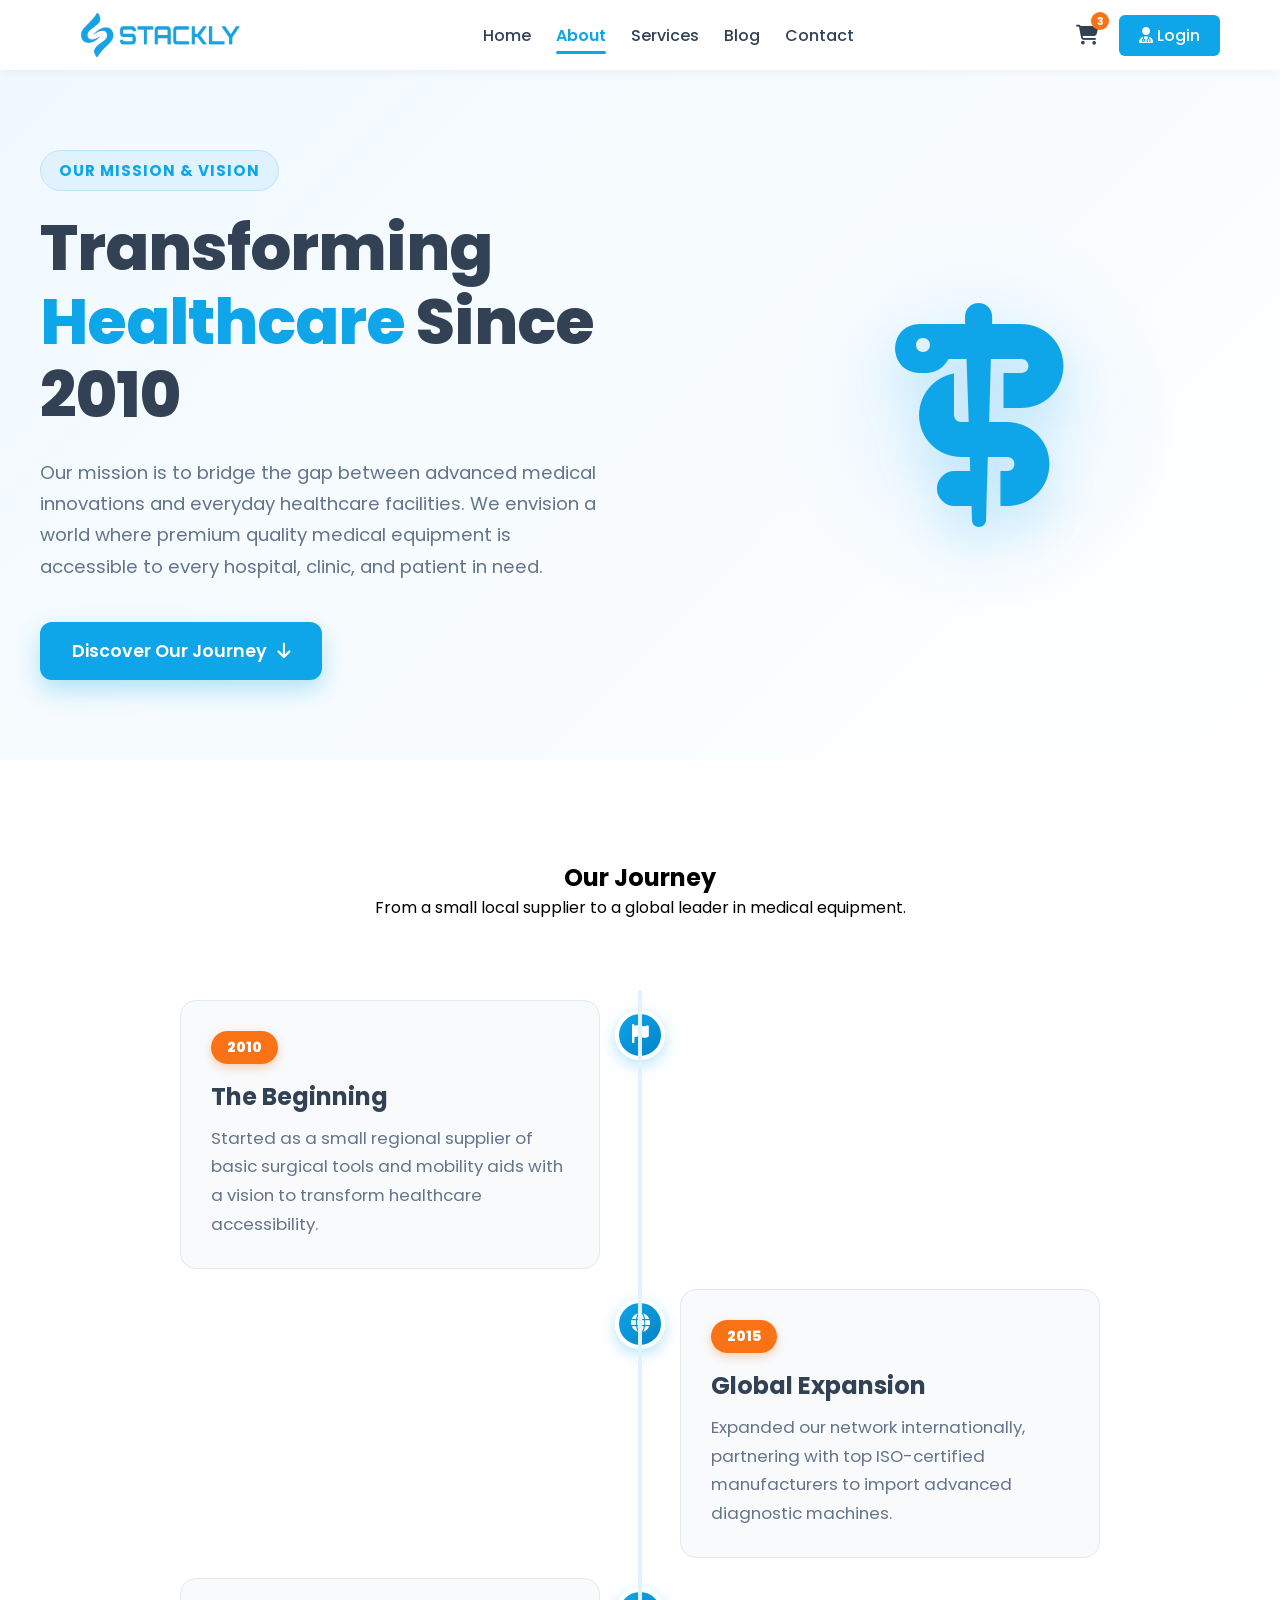
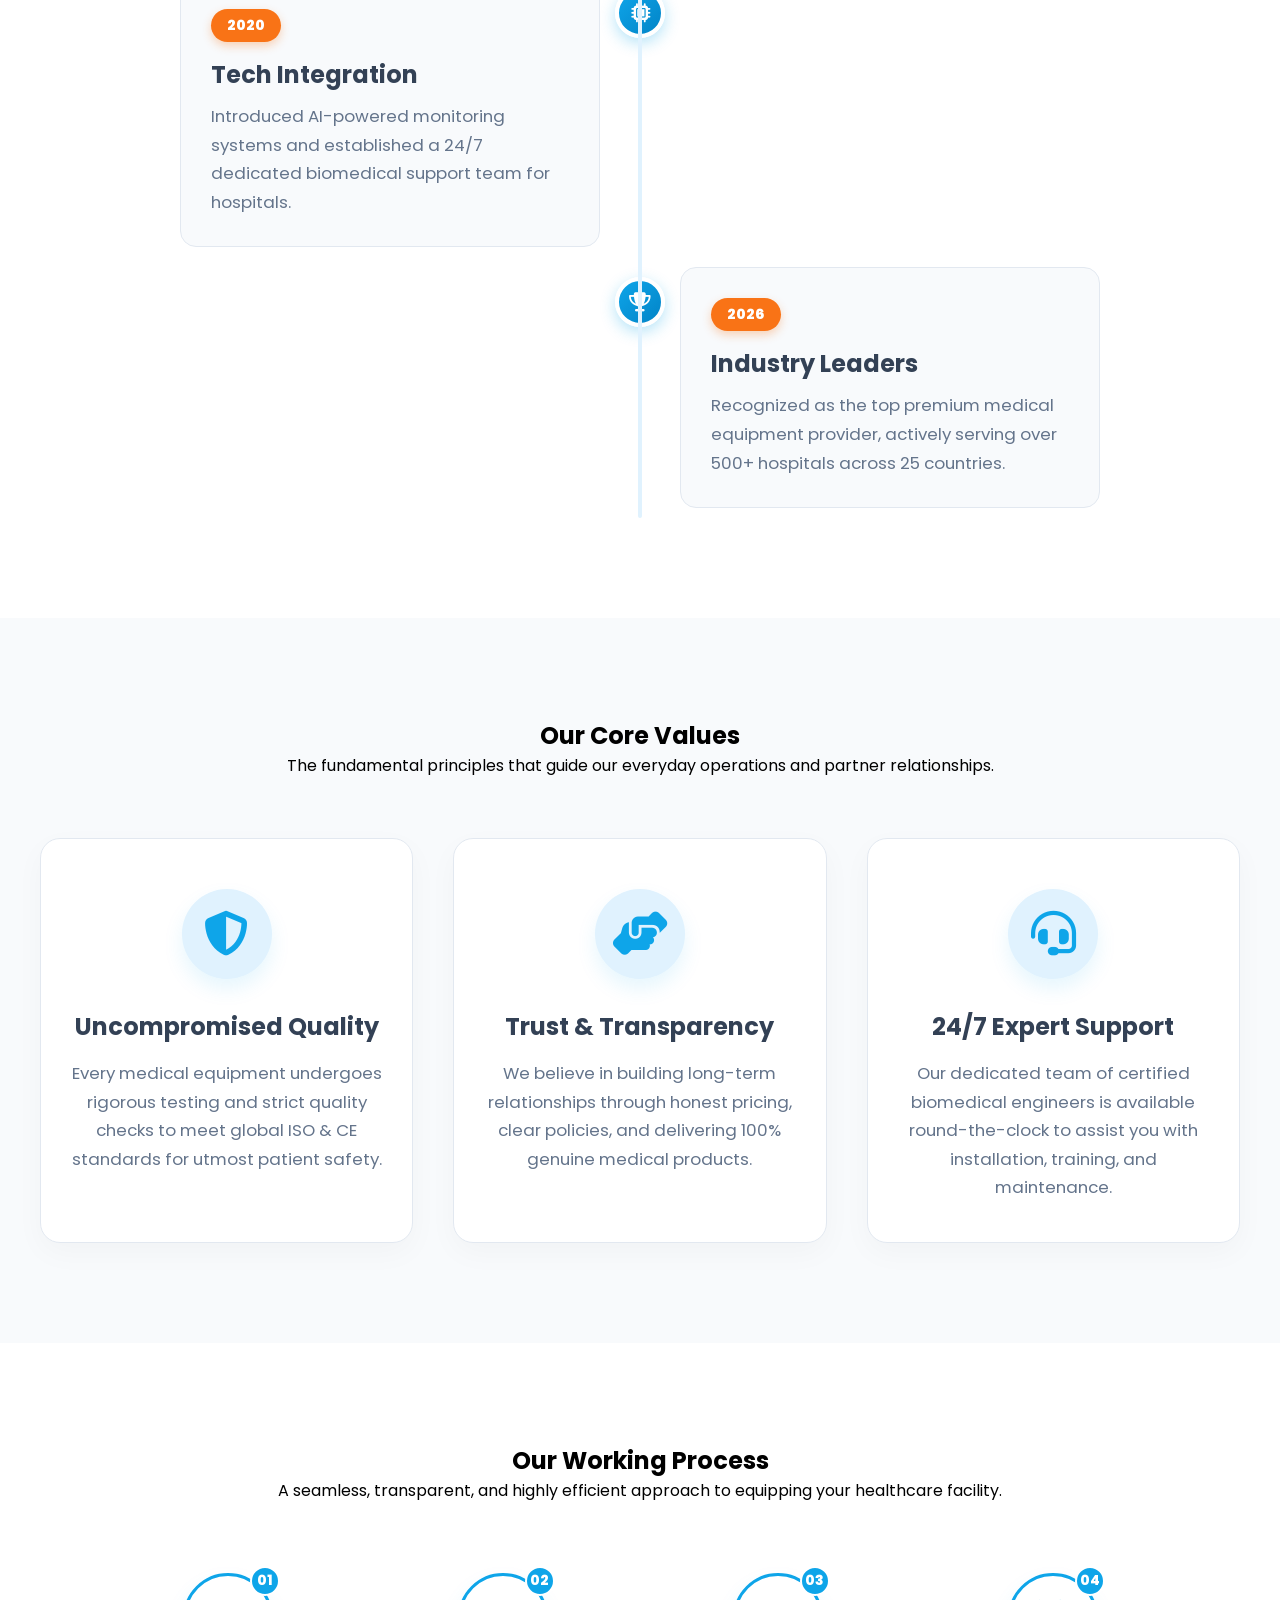
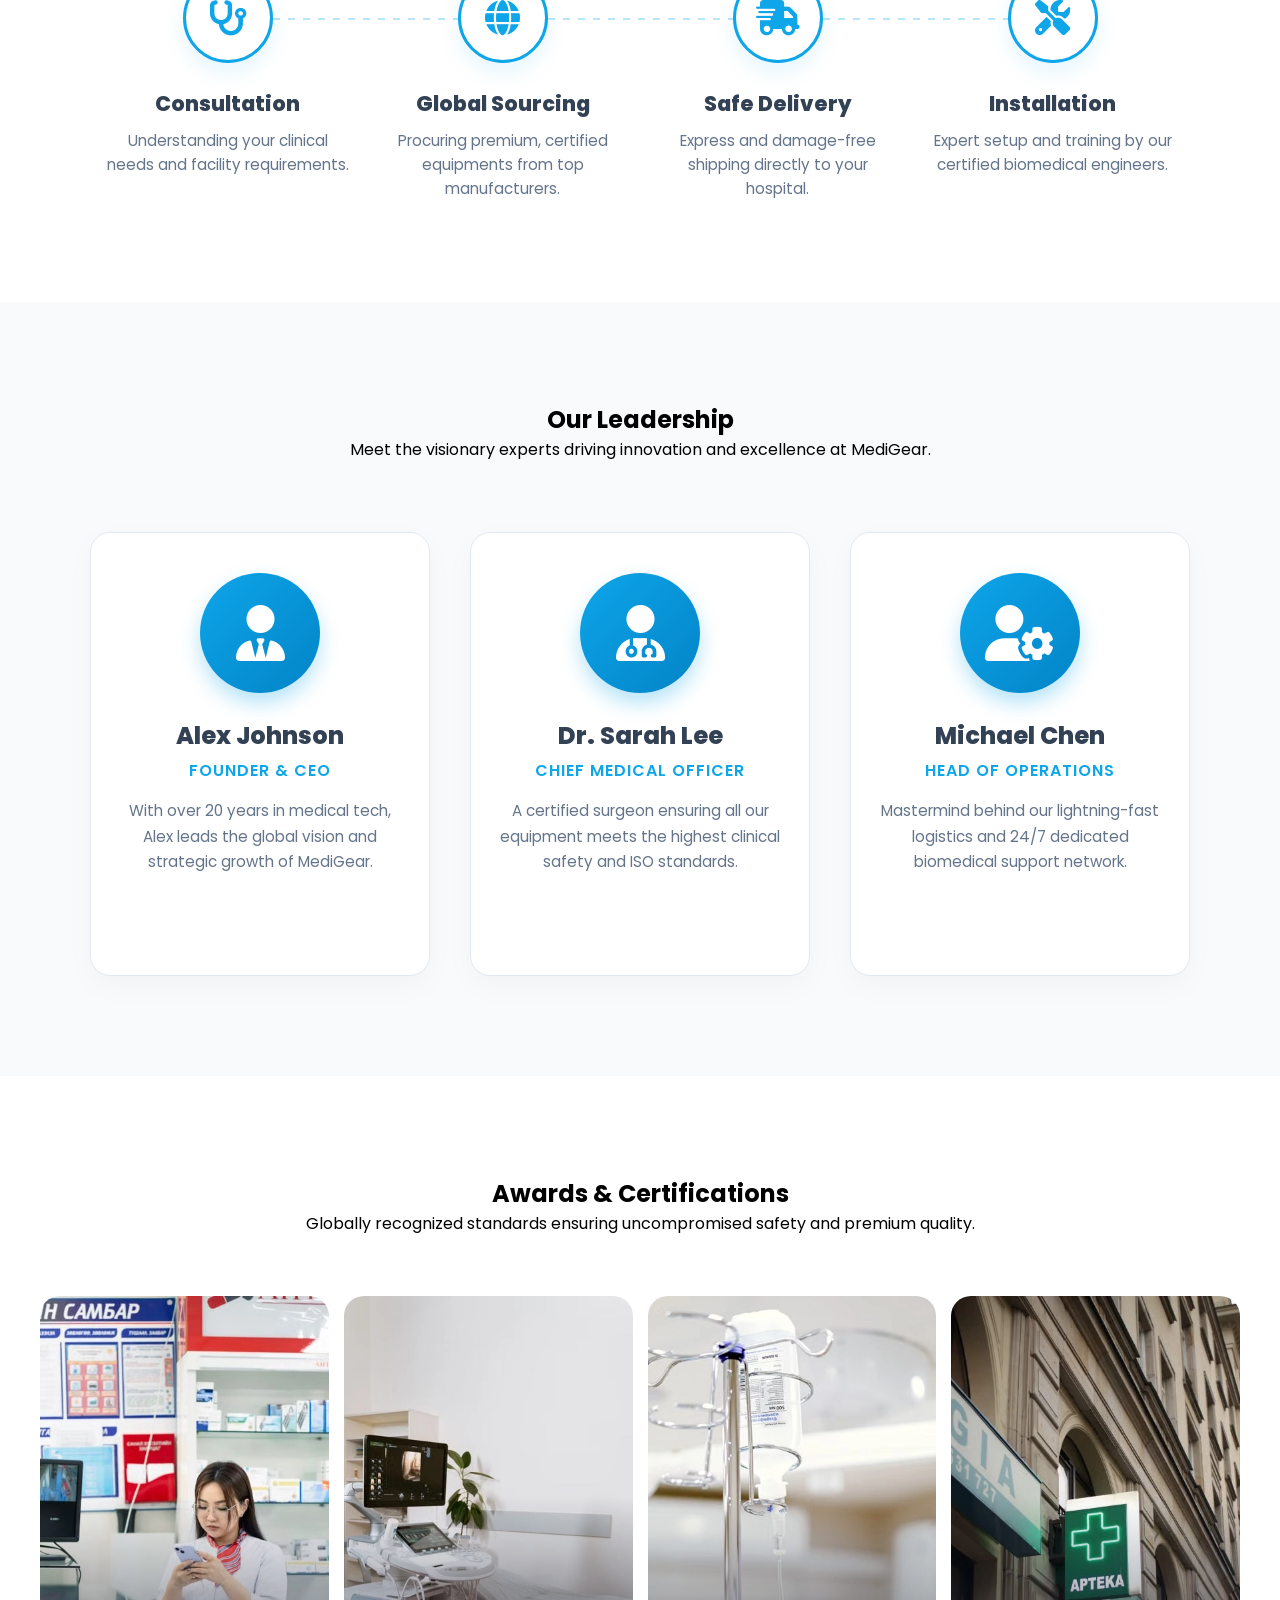
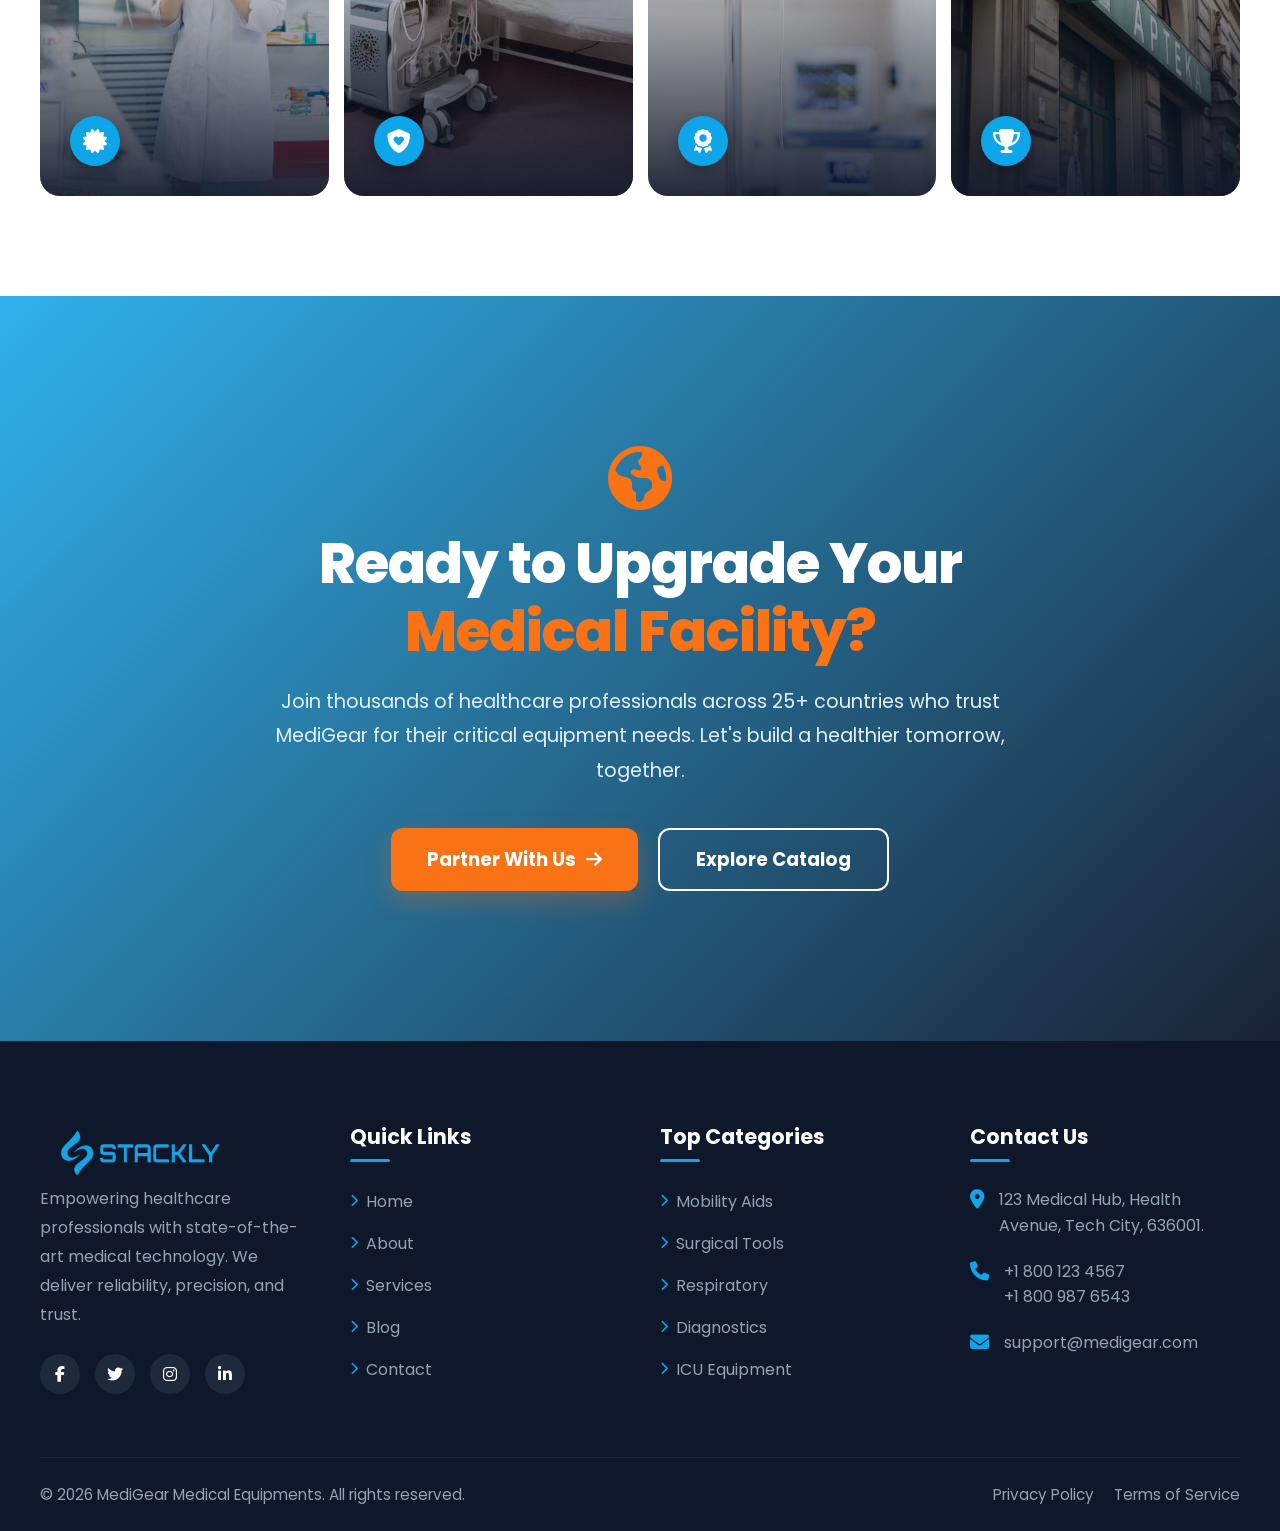
==== about.html @ ba078d03 "Medical Equipment" ====
<!DOCTYPE html>
<html lang="en">

<head>
    <meta charset="UTF-8">
    <meta name="viewport" content="width=device-width, initial-scale=1.0">
    <title>About</title>
    <link rel="stylesheet" href="about.css">
    <link rel="stylesheet" href="Medical.css">
    <link rel="stylesheet" href="https://cdnjs.cloudflare.com/ajax/libs/font-awesome/6.4.0/css/all.min.css">
    <link href="https://unpkg.com/aos@2.3.1/dist/aos.css" rel="stylesheet">
</head>

<body>

     
    <header class="navbar">
        <div class="nav-container">
             
            <a href="index.html" class="logo-container">
                <img src="./asset/SkyBlue_Logo.webp" alt="Company Logo" class="logo-img">
            </a>

            <nav class="nav-links">
                <a href="index.html">Home</a>  
                <a href="about.html" class="nav-active">About</a>
                <a href="services.html">Services</a>
                <a href="blog.html">Blog</a>
                <a href="contact.html">Contact</a>
            </nav>
             
            <div class="nav-actions">
                <a href="#cart" class="cart-icon">
                    <i class="fa-solid fa-cart-shopping"></i>
                    <span class="cart-count">3</span>
                </a>
                <a href="login.html" class="login-btn"><i class="fa-solid fa-user-doctor"></i> Login</a>

                 
                <button class="mobile-toggle" id="mobile-toggle">
                    <i class="fa-solid fa-bars"></i>
                </button>
            </div>
        </div>

        <div class="mobile-menu" id="mobile-menu">
            <a href="index.html" class="nav-active"><i class="fa-solid fa-house"></i> Home</a>  
            <a href="about.html"><i class="fa-solid fa-circle-info"></i> About</a>
            <a href="services.html"><i class="fa-solid fa-stethoscope"></i> Services</a>
            <a href="blog.html"><i class="fa-solid fa-blog"></i> Blog</a>
            <a href="contact.html"><i class="fa-solid fa-headset"></i> Contact</a>
            <a href="login.html" class="mobile-login-btn"><i class="fa-solid fa-right-to-bracket"></i> Login</a>
        </div>
    </header>

     
    <section id="about-hero" class="about-hero">
        <div class="container hero-wrapper">

             
            <div class="hero-content">
                <div class="hero-badge gsap-fade">Our Mission & Vision</div>
                <h1 class="gsap-fade">Transforming <span class="highlight">Healthcare</span> Since 2010</h1>
                <p class="gsap-fade">Our mission is to bridge the gap between advanced medical innovations and everyday
                    healthcare facilities. We envision a world where premium quality medical equipment is accessible to
                    every hospital, clinic, and patient in need.</p>
                <div class="hero-btn-group gsap-fade">
                    <a href="404.html" class="btn-primary">Discover Our Journey <i
                            class="fa-solid fa-arrow-down"></i></a>
                </div>
            </div>

             
            <div class="hero-visual gsap-pop">
                <div class="giant-icon-box">
                    <i class="fa-solid fa-staff-snake floating-icon"></i>
                </div>
            </div>

        </div>
    </section>

     
    <section id="journey" class="timeline-section">
        <div class="container">

             
            <div class="section-title text-center" data-aos="fade-up">
                <h2>Our <span class="highlight">Journey</span></h2>
                <p>From a small local supplier to a global leader in medical equipment.</p>
            </div>

             
            <div class="timeline">

                 
                <div class="timeline-item left" data-aos="fade-right">
                    <div class="timeline-icon">
                        <i class="fa-solid fa-flag"></i>
                    </div>
                    <div class="timeline-content">
                        <span class="year-badge">2010</span>
                        <h3>The Beginning</h3>
                        <p>Started as a small regional supplier of basic surgical tools and mobility aids with a vision
                            to transform healthcare accessibility.</p>
                    </div>
                </div>

                 
                <div class="timeline-item right" data-aos="fade-left">
                    <div class="timeline-icon">
                        <i class="fa-solid fa-globe"></i>
                    </div>
                    <div class="timeline-content">
                        <span class="year-badge">2015</span>
                        <h3>Global Expansion</h3>
                        <p>Expanded our network internationally, partnering with top ISO-certified manufacturers to
                            import advanced diagnostic machines.</p>
                    </div>
                </div>

                 
                <div class="timeline-item left" data-aos="fade-right">
                    <div class="timeline-icon">
                        <i class="fa-solid fa-microchip"></i>
                    </div>
                    <div class="timeline-content">
                        <span class="year-badge">2020</span>
                        <h3>Tech Integration</h3>
                        <p>Introduced AI-powered monitoring systems and established a 24/7 dedicated biomedical support
                            team for hospitals.</p>
                    </div>
                </div>

                 
                <div class="timeline-item right" data-aos="fade-left">
                    <div class="timeline-icon">
                        <i class="fa-solid fa-trophy"></i>
                    </div>
                    <div class="timeline-content">
                        <span class="year-badge">2026</span>
                        <h3>Industry Leaders</h3>
                        <p>Recognized as the top premium medical equipment provider, actively serving over 500+
                            hospitals across 25 countries.</p>
                    </div>
                </div>

            </div>
        </div>
    </section>

     
    <section id="values" class="core-values-section">
        <div class="container">

             
            <div class="section-title text-center" data-aos="fade-up">
                <h2>Our Core <span class="highlight">Values</span></h2>
                <p>The fundamental principles that guide our everyday operations and partner relationships.</p>
            </div>

             
            <div class="values-grid">

                 
                <div class="value-card" data-aos="zoom-in-up" data-aos-delay="100">
                    <div class="value-icon-box">
                        <i class="fa-solid fa-shield-halved value-icon"></i>
                    </div>
                    <h3>Uncompromised Quality</h3>
                    <p>Every medical equipment undergoes rigorous testing and strict quality checks to meet global ISO &
                        CE standards for utmost patient safety.</p>
                </div>

                 
                <div class="value-card" data-aos="zoom-in-up" data-aos-delay="200">
                    <div class="value-icon-box">
                        <i class="fa-solid fa-handshake-angle value-icon"></i>
                    </div>
                    <h3>Trust & Transparency</h3>
                    <p>We believe in building long-term relationships through honest pricing, clear policies, and
                        delivering 100% genuine medical products.</p>
                </div>

                 
                <div class="value-card" data-aos="zoom-in-up" data-aos-delay="300">
                    <div class="value-icon-box">
                        <i class="fa-solid fa-headset value-icon"></i>
                    </div>
                    <h3>24/7 Expert Support</h3>
                    <p>Our dedicated team of certified biomedical engineers is available round-the-clock to assist you
                        with installation, training, and maintenance.</p>
                </div>

            </div>
        </div>
    </section>
     
    <section id="process" class="process-section">
        <div class="container">

             
            <div class="section-title text-center" data-aos="fade-up">
                <h2>Our Working <span class="highlight">Process</span></h2>
                <p>A seamless, transparent, and highly efficient approach to equipping your healthcare facility.</p>
            </div>

             
            <div class="process-pathway">

                 
                <div class="process-step" data-aos="fade-up" data-aos-delay="100">
                    <div class="step-node">
                        <i class="fa-solid fa-stethoscope node-icon"></i>
                        <span class="step-number">01</span>
                    </div>
                    <h3>Consultation</h3>
                    <p>Understanding your clinical needs and facility requirements.</p>
                </div>

                 
                <div class="process-step" data-aos="fade-up" data-aos-delay="200">
                    <div class="step-node">
                        <i class="fa-solid fa-globe node-icon"></i>
                        <span class="step-number">02</span>
                    </div>
                    <h3>Global Sourcing</h3>
                    <p>Procuring premium, certified equipments from top manufacturers.</p>
                </div>

                 
                <div class="process-step" data-aos="fade-up" data-aos-delay="300">
                    <div class="step-node">
                        <i class="fa-solid fa-truck-fast node-icon"></i>
                        <span class="step-number">03</span>
                    </div>
                    <h3>Safe Delivery</h3>
                    <p>Express and damage-free shipping directly to your hospital.</p>
                </div>

                 
                <div class="process-step" data-aos="fade-up" data-aos-delay="400">
                    <div class="step-node">
                        <i class="fa-solid fa-screwdriver-wrench node-icon"></i>
                        <span class="step-number">04</span>
                    </div>
                    <h3>Installation</h3>
                    <p>Expert setup and training by our certified biomedical engineers.</p>
                </div>

            </div>
        </div>
    </section>


     
    <section id="team" class="team-section">
        <div class="container">

             
            <div class="section-title text-center" data-aos="fade-up">
                <h2>Our <span class="highlight">Leadership</span></h2>
                <p>Meet the visionary experts driving innovation and excellence at MediGear.</p>
            </div>

             
            <div class="team-grid">

                 
                <div class="team-card" data-aos="fade-up" data-aos-delay="100">
                    <div class="team-avatar-box">
                        <i class="fa-solid fa-user-tie team-icon"></i>
                    </div>
                    <div class="team-info">
                        <h3>Alex Johnson</h3>
                        <p class="role">Founder & CEO</p>
                        <p class="bio">With over 20 years in medical tech, Alex leads the global vision and strategic
                            growth of MediGear.</p>
                         
                        <div class="team-social">
                            <a href="404.html"><i class="fa-brands fa-linkedin-in"></i></a>
                            <a href="404.html"><i class="fa-brands fa-twitter"></i></a>
                        </div>
                    </div>
                </div>

                 
                <div class="team-card" data-aos="fade-up" data-aos-delay="200">
                    <div class="team-avatar-box">
                        <i class="fa-solid fa-user-doctor team-icon"></i>
                    </div>
                    <div class="team-info">
                        <h3>Dr. Sarah Lee</h3>
                        <p class="role">Chief Medical Officer</p>
                        <p class="bio">A certified surgeon ensuring all our equipment meets the highest clinical safety
                            and ISO standards.</p>
                        <div class="team-social">
                            <a href="404.html"><i class="fa-brands fa-linkedin-in"></i></a>
                            <a href="404.html"><i class="fa-brands fa-twitter"></i></a>
                        </div>
                    </div>
                </div>

                 
                <div class="team-card" data-aos="fade-up" data-aos-delay="300">
                    <div class="team-avatar-box">
                        <i class="fa-solid fa-user-gear team-icon"></i>
                    </div>
                    <div class="team-info">
                        <h3>Michael Chen</h3>
                        <p class="role">Head of Operations</p>
                        <p class="bio">Mastermind behind our lightning-fast logistics and 24/7 dedicated biomedical
                            support network.</p>
                        <div class="team-social">
                            <a href="404.html"><i class="fa-brands fa-linkedin-in"></i></a>
                            <a href="404.html"><i class="fa-brands fa-twitter"></i></a>
                        </div>
                    </div>
                </div>

            </div>
        </div>
    </section>

     
    <section id="certifications" class="certs-section">
        <div class="container">

             
            <div class="section-title text-center" data-aos="fade-up">
                <h2>Awards & <span class="highlight">Certifications</span></h2>
                <p>Globally recognized standards ensuring uncompromised safety and premium quality.</p>
            </div>

             
            <div class="accordion-gallery" data-aos="fade-up" data-aos-delay="200">

                 
                <div class="accordion-panel active-panel">
                    <img src="./asset/h2.webp" alt="ISO Quality">
                    <div class="panel-overlay"></div>
                    <div class="panel-content">
                        <div class="panel-icon"><i class="fa-solid fa-certificate"></i></div>
                        <div class="panel-text">
                            <h3>ISO 9001:2015</h3>
                            <p>Certified Quality Management for medical tech.</p>
                        </div>
                    </div>
                </div>

                 
                <div class="accordion-panel">
                    <img src="./asset/h3.webp" alt="FDA Approved">
                    <div class="panel-overlay"></div>
                    <div class="panel-content">
                        <div class="panel-icon"><i class="fa-solid fa-shield-heart"></i></div>
                        <div class="panel-text">
                            <h3>FDA Approved</h3>
                            <p>Meeting global clinical safety standards.</p>
                        </div>
                    </div>
                </div>

                 
                <div class="accordion-panel">
                    <img src="./asset/h4.webp" alt="CE Marked">
                    <div class="panel-overlay"></div>
                    <div class="panel-content">
                        <div class="panel-icon"><i class="fa-solid fa-award"></i></div>
                        <div class="panel-text">
                            <h3>CE Marked</h3>
                            <p>Approved for European Healthcare Standards.</p>
                        </div>
                    </div>
                </div>

                 
                <div class="accordion-panel">
                    <img src="./asset/h1.webp" alt="Top Supplier">
                    <div class="panel-overlay"></div>
                    <div class="panel-content">
                        <div class="panel-icon"><i class="fa-solid fa-trophy"></i></div>
                        <div class="panel-text">
                            <h3>Top Supplier '25</h3>
                            <p>Awarded for Global Medical Excellence.</p>
                        </div>
                    </div>
                </div>

            </div>
        </div>
    </section>

     
    <section id="join-network" class="network-cta-section">
         
        <div class="cta-overlay"></div>

        <div class="container cta-container" data-aos="zoom-in" data-aos-duration="1000">
            <div class="cta-content">

                 
                <i class="fa-solid fa-globe-americas cta-globe-icon"></i>

                <h2>Ready to Upgrade Your <span class="text-orange">Medical Facility?</span></h2>
                <p>Join thousands of healthcare professionals across 25+ countries who trust MediGear for their critical
                    equipment needs. Let's build a healthier tomorrow, together.</p>

                 
                <div class="cta-buttons">
                    <a href="404.html" class="btn-atka-orange">
                        Partner With Us <i class="fa-solid fa-arrow-right"></i>
                    </a>
                    <a href="404.html" class="btn-outline-white">
                        Explore Catalog
                    </a>
                </div>

            </div>
        </div>
    </section>

    <footer class="site-footer">
        <div class="container">
            <div class="footer-grid">

                 
                <div class="footer-col" data-aos="fade-up" data-aos-delay="100">
                    <a href="index.html" class="logo-container">
                        <img src="./asset/SkyBlue_Logo.webp" alt="Company Logo" class="logo-img">
                    </a>
                    <p class="footer-about">
                        Empowering healthcare professionals with state-of-the-art medical technology. We deliver
                        reliability, precision, and trust.
                    </p>
                     
                    <div class="social-links">
                        <a href="404.html" class="social-icon"><i class="fa-brands fa-facebook-f"></i></a>
                        <a href="404.html" class="social-icon"><i class="fa-brands fa-twitter"></i></a>
                        <a href="404.html" class="social-icon"><i class="fa-brands fa-instagram"></i></a>
                        <a href="404.html" class="social-icon"><i class="fa-brands fa-linkedin-in"></i></a>
                    </div>
                </div>

                 
                <div class="footer-col" data-aos="fade-up" data-aos-delay="200">
                    <h3>Quick Links</h3>
                    <ul class="footer-links">
                        <li><a href="index.html"><i class="fa-solid fa-chevron-right"></i> Home</a></li>
                        <li><a href="about.html"><i class="fa-solid fa-chevron-right"></i> About</a></li>
                        <li><a href="services.html"><i class="fa-solid fa-chevron-right"></i> Services</a></li>
                        <li><a href="blog.html"><i class="fa-solid fa-chevron-right"></i> Blog</a></li>
                        <li><a href="blog.html"><i class="fa-solid fa-chevron-right"></i> Contact</a></li>
                    </ul>
                </div>

                 
                <div class="footer-col" data-aos="fade-up" data-aos-delay="300">
                    <h3>Top Categories</h3>
                    <ul class="footer-links">
                        <li><a href="404.html"><i class="fa-solid fa-chevron-right"></i> Mobility Aids</a></li>
                        <li><a href="404.html"><i class="fa-solid fa-chevron-right"></i> Surgical Tools</a></li>
                        <li><a href="404.html"><i class="fa-solid fa-chevron-right"></i> Respiratory</a></li>
                        <li><a href="404.html"><i class="fa-solid fa-chevron-right"></i> Diagnostics</a></li>
                        <li><a href="404.html"><i class="fa-solid fa-chevron-right"></i> ICU Equipment</a></li>
                    </ul>
                </div>

                 
                <div class="footer-col" data-aos="fade-up" data-aos-delay="400">
                    <h3>Contact Us</h3>
                    <ul class="footer-contact">
                        <li>
                            <i class="fa-solid fa-location-dot"></i>
                            <span>123 Medical Hub, Health Avenue, Tech City, 636001.</span>
                        </li>
                        <li>
                            <i class="fa-solid fa-phone"></i>
                            <span>+1 800 123 4567<br>+1 800 987 6543</span>
                        </li>
                        <li>
                            <i class="fa-solid fa-envelope"></i>
                            <span>support@medigear.com</span>
                        </li>
                    </ul>
                </div>

            </div>

             
            <div class="footer-bottom">
                <p>&copy; 2026 MediGear Medical Equipments. All rights reserved.</p>
                <div class="footer-bottom-links">
                    <a href="404.html">Privacy Policy</a>
                    <a href="404.html">Terms of Service</a>
                </div>
            </div>
        </div>
    </footer>


    <script src="https://cdnjs.cloudflare.com/ajax/libs/gsap/3.12.2/gsap.min.js"></script>
    <script src="https://unpkg.com/aos@2.3.1/dist/aos.js"></script>
    <script src="main.js"></script>

    <script>
        document.addEventListener("DOMContentLoaded", () => {

 
            AOS.init({
                duration: 800,
                offset: 100,
                once: true
            });

 
            gsap.from(".hero-content > *", {
                x: -40,  
                opacity: 0,
                duration: 0.8,
                stagger: 0.2,
                ease: "power2.out",
                delay: 0.2
            });

        });
    </script>
</body>

</html>
---- about.css ----
.about-hero {
    background: linear-gradient(135deg, #f0f9ff, #ffffff);
    padding: 150px 20px 80px;
     
    min-height: 80vh;
    display: flex;
    align-items: center;
    overflow: hidden;
     
}

.hero-wrapper {
    max-width: 1200px;
    margin: 0 auto;
    display: flex;
    align-items: center;
    justify-content: space-between;
    gap: 50px;
}

 
.hero-content {
    flex: 1.2;
}

.hero-badge {
    display: inline-block;
    background-color: #e0f2fe;
    color: var(--primary-color, #0ea5e9);
    font-weight: 700;
    padding: 8px 18px;
    border-radius: 30px;
    font-size: 0.95rem;
    margin-bottom: 20px;
    border: 1px solid #bae6fd;
    text-transform: uppercase;
    letter-spacing: 1px;
}

.hero-content h1 {
    font-size: 4rem;
    font-weight: 800;
    color: var(--text-dark, #1e293b);
    line-height: 1.15;
    margin-bottom: 25px;
    letter-spacing: -1px;
}

.hero-content .highlight {
    color: var(--primary-color, #0ea5e9);
}

.hero-content p {
    font-size: 1.15rem;
    color: var(--text-light, #64748b);
    line-height: 1.7;
    margin-bottom: 40px;
    max-width: 90%;
}

 
.btn-primary {
    background-color: var(--primary-color, #0ea5e9);
    color: #ffffff;
    padding: 16px 32px;
    border-radius: 12px;
    font-weight: 600;
    font-size: 1.1rem;
    text-decoration: none;
    display: inline-flex;
    align-items: center;
    gap: 10px;
    transition: all 0.3s ease;
    box-shadow: 0 10px 25px rgba(14, 165, 233, 0.3);
}

.btn-primary:hover {
    background-color: #0284c7;
    transform: translateY(-4px);
    box-shadow: 0 15px 30px rgba(14, 165, 233, 0.4);
}

 
.hero-visual {
    flex: 1;
    display: flex;
    justify-content: center;
    align-items: center;
}

.giant-icon-box {
    position: relative;
    width: 400px;
    height: 400px;
     
    background: radial-gradient(circle, rgba(224, 242, 254, 0.8) 0%, transparent 70%);
    display: flex;
    justify-content: center;
    align-items: center;
}

.floating-icon {
    font-size: 14rem;
    color: var(--primary-color, #0ea5e9);
    text-shadow: 0 25px 50px rgba(14, 165, 233, 0.2);
     
    animation: floatUpDown 4s ease-in-out infinite;
}

@keyframes floatUpDown {
    0% {
        transform: translateY(0px);
    }

    50% {
        transform: translateY(-25px);
    }

    100% {
        transform: translateY(0px);
    }
}

 
@media screen and (max-width: 900px) {
    .hero-wrapper {
        flex-direction: column;
        text-align: center;
        padding-top: 40px;
    }

    .hero-content h1 {
        font-size: 2.8rem;
    }

    .hero-content p {
        max-width: 100%;
    }

    .giant-icon-box {
        width: 300px;
        height: 300px;
        margin-top: 20px;
    }

    .floating-icon {
        font-size: 10rem;
    }
}

 
.timeline-section {
    background-color: #ffffff;
    padding: 100px 20px;
    overflow: hidden;
}

.text-center {
    text-align: center;
}

.timeline-section .section-title {
    margin-bottom: 70px;
}

 
.timeline {
    position: relative;
    max-width: 1000px;
    margin: 0 auto;
}

 
.timeline::after {
    content: '';
    position: absolute;
    width: 4px;
    background-color: #e0f2fe;
     
    top: 0;
    bottom: 0;
    left: 50%;
    margin-left: -2px;
     
    border-radius: 5px;
}

 
.timeline-item {
    padding: 10px 40px;
    position: relative;
    width: 50%;
     
    box-sizing: border-box;
}

 
.timeline-item.left {
    left: 0;
}

.timeline-item.right {
    left: 50%;
}

 
.timeline-icon {
    position: absolute;
    width: 50px;
    height: 50px;
    right: -25px;
     
    background: linear-gradient(135deg, var(--primary-color, #0ea5e9), #0284c7);
    border: 4px solid #ffffff;
    border-radius: 50%;
    top: 20px;
    z-index: 1;
    display: flex;
    justify-content: center;
    align-items: center;
    box-shadow: 0 5px 15px rgba(14, 165, 233, 0.3);
}

.timeline-item.right .timeline-icon {
    left: -25px;
     
}

.timeline-icon i {
    color: #ffffff;
    font-size: 1.2rem;
}

 
.timeline-content {
    padding: 30px;
    background-color: var(--bg-light, #f8fafc);
    position: relative;
    border-radius: 16px;
    border: 1px solid #e2e8f0;
    transition: all 0.4s ease;
}

.timeline-content:hover {
    transform: translateY(-5px);
    border-color: var(--primary-color, #0ea5e9);
    box-shadow: 0 15px 30px rgba(14, 165, 233, 0.1);
}

 
.year-badge {
    display: inline-block;
    background-color: var(--accent-color, #f97316);
     
    color: #ffffff;
    padding: 6px 16px;
    border-radius: 20px;
    font-size: 0.9rem;
    font-weight: 800;
    margin-bottom: 15px;
    box-shadow: 0 4px 10px rgba(249, 115, 22, 0.3);
}

.timeline-content h3 {
    font-size: 1.5rem;
    color: var(--text-dark, #1e293b);
    font-weight: 700;
    margin-bottom: 10px;
}

.timeline-content p {
    font-size: 1.05rem;
    color: var(--text-light, #64748b);
    line-height: 1.7;
}

 
@media screen and (max-width: 768px) {
    .timeline::after {
        left: 31px;
         
    }

    .timeline-item {
        width: 100%;
        padding-left: 80px;
        padding-right: 0;
    }

    .timeline-item.right {
        left: 0;
         
    }

    .timeline-icon,
    .timeline-item.right .timeline-icon {
        left: 6px;
         
        right: auto;
    }
}

 
.core-values-section {
    background-color: var(--bg-light, #f8fafc);
    padding: 100px 20px;
    position: relative;
}

.core-values-section .section-title {
    margin-bottom: 60px;
}

 
.values-grid {
    display: grid;
    grid-template-columns: repeat(auto-fit, minmax(300px, 1fr));
    gap: 40px;
    max-width: 1200px;
    margin: 0 auto;
}

 
.value-card {
    background-color: #ffffff;
    padding: 50px 30px 40px;
    border-radius: 20px;
    text-align: center;
    border: 1px solid #e2e8f0;
    box-shadow: 0 10px 30px rgba(0, 0, 0, 0.03);
    position: relative;
    transition: all 0.5s cubic-bezier(0.175, 0.885, 0.32, 1.275);
     
    z-index: 1;
    overflow: hidden;
}

 
.value-card::before {
    content: '';
    position: absolute;
    top: 0;
    left: 0;
    width: 100%;
    height: 4px;
    background: linear-gradient(to right, var(--primary-color, #0ea5e9), var(--accent-color, #f97316));
    opacity: 0;
    transition: opacity 0.5s ease;
}

 
.value-card:hover {
    transform: translateY(-15px);
    box-shadow: 0 20px 40px rgba(14, 165, 233, 0.15);
    border-color: #bae6fd;
}

.value-card:hover::before {
    opacity: 1;
     
}

 
.value-icon-box {
    width: 90px;
    height: 90px;
    background: #e0f2fe;
     
    border-radius: 50%;
     
    display: flex;
    justify-content: center;
    align-items: center;
    margin: 0 auto 30px;
    transition: all 0.5s ease;
    box-shadow: 0 10px 20px rgba(14, 165, 233, 0.1);
}

.value-icon {
    font-size: 2.8rem;
    color: var(--primary-color, #0ea5e9);
     
    transition: all 0.5s ease;
}

 
.value-card:hover .value-icon-box {
    background: #fff7ed;
     
    transform: scale(1.1);
}

.value-card:hover .value-icon {
    color: var(--accent-color, #f97316);
     
    transform: rotateY(180deg);
     
}

 
.value-card h3 {
    font-size: 1.5rem;
    color: var(--text-dark, #1e293b);
    font-weight: 700;
    margin-bottom: 15px;
    transition: color 0.3s ease;
}

.value-card:hover h3 {
    color: var(--primary-color, #0ea5e9);
}

.value-card p {
    font-size: 1.05rem;
    color: var(--text-light, #64748b);
    line-height: 1.7;
}

 
@media screen and (max-width: 768px) {
    .core-values-section {
        padding: 60px 20px;
    }

    .value-card {
        padding: 40px 20px 30px;
    }

    .value-icon-box {
        width: 80px;
        height: 80px;
    }

    .value-icon {
        font-size: 2.2rem;
    }
}

 
.process-section {
    background-color: #ffffff;
    padding: 100px 20px;
    position: relative;
}

.process-section .section-title {
    margin-bottom: 70px;
}

 
.process-pathway {
    display: flex;
    justify-content: space-between;
    align-items: flex-start;
    max-width: 1100px;
    margin: 0 auto;
    position: relative;
}

 
.process-step {
    flex: 1;
    text-align: center;
    position: relative;
    padding: 0 15px;
     
}

 
.process-step:not(:last-child)::after {
    content: '';
    position: absolute;
    top: 45px;
     
    left: 50%;
    width: 100%;
    height: 2px;
    background-image: linear-gradient(to right, var(--primary-color, #0ea5e9) 50%, transparent 50%);
    background-size: 15px 2px;
     
    z-index: 0;
    opacity: 0.3;
    transition: all 0.4s ease;
}

.process-step:hover:not(:last-child)::after {
    background-image: linear-gradient(to right, var(--accent-color, #f97316) 50%, transparent 50%);
    opacity: 1;
     
    animation: flowLine 1s linear infinite;
}

@keyframes flowLine {
    0% {
        background-position: 0 0;
    }

    100% {
        background-position: 30px 0;
    }
}

 
.step-node {
    width: 90px;
    height: 90px;
    background: #ffffff;
    border: 3px solid var(--primary-color, #0ea5e9);
    border-radius: 50%;
    margin: 0 auto 25px;
    display: flex;
    justify-content: center;
    align-items: center;
    position: relative;
    z-index: 1;
    transition: all 0.4s cubic-bezier(0.175, 0.885, 0.32, 1.275);
    box-shadow: 0 10px 20px rgba(14, 165, 233, 0.1);
}

.node-icon {
    font-size: 2.2rem;
    color: var(--primary-color, #0ea5e9);
    transition: all 0.4s ease;
}

 
.step-number {
    position: absolute;
    top: -10px;
    right: -10px;
    background: var(--primary-color, #0ea5e9);
    color: #ffffff;
    width: 30px;
    height: 30px;
    border-radius: 50%;
    display: flex;
    justify-content: center;
    align-items: center;
    font-size: 0.85rem;
    font-weight: 800;
    border: 2px solid #ffffff;
    transition: all 0.4s ease;
}

 
.process-step:hover .step-node {
    border-color: var(--accent-color, #f97316);
     
    transform: scale(1.1) translateY(-10px);
    box-shadow: 0 15px 30px rgba(249, 115, 22, 0.2);
    background: #fff7ed;
     
}

.process-step:hover .node-icon {
    color: var(--accent-color, #f97316);
}

.process-step:hover .step-number {
    background: var(--accent-color, #f97316);
    transform: scale(1.2);
}

 
.process-step h3 {
    font-size: 1.3rem;
    font-weight: 800;
    color: var(--text-dark, #1e293b);
    margin-bottom: 10px;
    transition: color 0.3s ease;
}

.process-step:hover h3 {
    color: var(--accent-color, #f97316);
}

.process-step p {
    font-size: 0.95rem;
    color: var(--text-light, #64748b);
    line-height: 1.6;
}

 
@media screen and (max-width: 900px) {
    .process-pathway {
        flex-direction: column;
         
        align-items: center;
        gap: 40px;
    }

    .process-step {
        width: 100%;
        max-width: 350px;
    }

     
    .process-step:not(:last-child)::after {
        top: 100%;
        left: 50%;
        width: 2px;
        height: 40px;
        background-image: linear-gradient(to bottom, var(--primary-color, #0ea5e9) 50%, transparent 50%);
        background-size: 2px 15px;
    }

    .process-step:hover:not(:last-child)::after {
        background-image: linear-gradient(to bottom, var(--accent-color, #f97316) 50%, transparent 50%);
        animation: flowLineVertical 1s linear infinite;
    }
}

@keyframes flowLineVertical {
    0% {
        background-position: 0 0;
    }

    100% {
        background-position: 0 30px;
    }
}


 
.team-section {
    background-color: var(--bg-light, #f8fafc);
    padding: 100px 20px;
}

.team-section .section-title {
    margin-bottom: 70px;
}

 
.team-grid {
    display: grid;
    grid-template-columns: repeat(auto-fit, minmax(300px, 1fr));
    gap: 40px;
    max-width: 1100px;
    margin: 0 auto;
}

 
.team-card {
    background-color: #ffffff;
    border-radius: 20px;
    padding: 40px 25px;
    text-align: center;
    border: 1px solid #e2e8f0;
    box-shadow: 0 10px 30px rgba(0, 0, 0, 0.03);
    position: relative;
    transition: all 0.5s ease;
    overflow: hidden;
}

 
.team-card:hover {
    transform: translateY(-10px);
    box-shadow: 0 20px 40px rgba(14, 165, 233, 0.1);
    border-color: #bae6fd;
}

 
.team-avatar-box {
    width: 120px;
    height: 120px;
    margin: 0 auto 25px;
    background: linear-gradient(135deg, var(--primary-color, #0ea5e9), #0284c7);
    border-radius: 50%;
     
    display: flex;
    justify-content: center;
    align-items: center;
    box-shadow: 0 10px 20px rgba(14, 165, 233, 0.3);
    transition: all 0.5s cubic-bezier(0.4, 0, 0.2, 1);
    position: relative;
    z-index: 2;
}

.team-icon {
    font-size: 3.5rem;
    color: #ffffff;
    transition: all 0.5s ease;
}

 
.team-card:hover .team-avatar-box {
    background: linear-gradient(135deg, var(--accent-color, #f97316), #ea580c);
    border-radius: 30% 70% 70% 30% / 30% 30% 70% 70%;
     
    transform: rotate(5deg) scale(1.05);
    box-shadow: 0 15px 25px rgba(249, 115, 22, 0.3);
}

.team-card:hover .team-icon {
    transform: scale(1.1);
}

 
.team-info h3 {
    font-size: 1.5rem;
    color: var(--text-dark, #1e293b);
    font-weight: 800;
    margin-bottom: 5px;
}

.role {
    font-size: 1rem;
    font-weight: 600;
    color: var(--primary-color, #0ea5e9);
    margin-bottom: 15px;
    text-transform: uppercase;
    letter-spacing: 1px;
    transition: color 0.3s ease;
}

.team-card:hover .role {
    color: var(--accent-color, #f97316);
}

.bio {
    font-size: 0.95rem;
    color: var(--text-light, #64748b);
    line-height: 1.7;
    margin-bottom: 20px;
}

 
.team-social {
    display: flex;
    justify-content: center;
    gap: 15px;
     
    opacity: 0;
    transform: translateY(20px);
    transition: all 0.4s ease;
}

 
.team-card:hover .team-social {
    opacity: 1;
    transform: translateY(0);
}

.team-social a {
    width: 40px;
    height: 40px;
    background-color: #f1f5f9;
    color: var(--text-dark, #334155);
    border-radius: 50%;
    display: flex;
    justify-content: center;
    align-items: center;
    text-decoration: none;
    transition: all 0.3s ease;
}

.team-social a:hover {
    background-color: var(--primary-color, #0ea5e9);
    color: #ffffff;
    transform: translateY(-3px);
}

 
@media screen and (max-width: 768px) {
    .team-section {
        padding: 60px 20px;
    }

    .team-avatar-box {
        width: 100px;
        height: 100px;
    }

    .team-icon {
        font-size: 2.8rem;
    }

    .team-social {
        opacity: 1;
        transform: translateY(0);
    }

     
}

 
.certs-section {
    background-color: #ffffff;
    padding: 100px 20px;
}

.certs-section .section-title {
    margin-bottom: 60px;
}

 
.accordion-gallery {
    display: flex;
    width: 100%;
    max-width: 1200px;
    height: 500px;
     
    margin: 0 auto;
    gap: 15px;
     
}

 
.accordion-panel {
    position: relative;
    flex: 1;
     
    border-radius: 20px;
    overflow: hidden;
     
    transition: flex 0.6s cubic-bezier(0.25, 1, 0.5, 1);
     
}

 
.accordion-panel:hover {
    flex: 4;
     
}

 
.accordion-panel img {
    position: absolute;
    width: 100%;
    height: 100%;
    object-fit: cover;
     
    transition: transform 0.6s ease;
}

.accordion-panel:hover img {
    transform: scale(1.05);
     
}

 
.panel-overlay {
    position: absolute;
    bottom: 0;
    left: 0;
    width: 100%;
    height: 60%;
    background: linear-gradient(to top, rgba(15, 23, 42, 0.9), transparent);
    z-index: 1;
}

 
.panel-content {
    position: absolute;
    bottom: 30px;
    left: 30px;
    display: flex;
    align-items: flex-end;
    gap: 20px;
    z-index: 2;
}

.panel-icon {
    width: 50px;
    height: 50px;
    min-width: 50px;
    background-color: var(--primary-color, #0ea5e9);
    color: white;
    border-radius: 50%;
    display: flex;
    justify-content: center;
    align-items: center;
    font-size: 1.5rem;
    box-shadow: 0 5px 15px rgba(0, 0, 0, 0.3);
    transition: all 0.4s ease;
}

.accordion-panel:hover .panel-icon {
    background-color: var(--accent-color, #f97316);
     
    transform: rotate(360deg);
}

.panel-text {
     
    opacity: 0;
    transform: translateX(-20px);
    transition: all 0.4s ease;
    white-space: nowrap;
     
}

.accordion-panel:hover .panel-text {
    opacity: 1;
    transform: translateX(0);
    transition-delay: 0.2s;
     
}

.panel-text h3 {
    color: #ffffff;
    font-size: 1.5rem;
    font-weight: 700;
    margin-bottom: 5px;
}

.panel-text p {
    color: #cbd5e1;
    font-size: 1rem;
}

 
@media screen and (max-width: 900px) {
    .accordion-gallery {
        flex-direction: column;
         
        height: 700px;
    }

    .accordion-panel:hover {
        flex: 3;
         
    }

    .panel-content {
        left: 20px;
        bottom: 20px;
    }
}

 
.network-cta-section {
    position: relative;
     
    background-image: url('https://images.unsplash.com/photo-1551076805-e18690c5e53b?q=80&w=1920&auto=format&fit=crop');
    background-size: cover;
    background-position: center;
    background-attachment: fixed;
     
    padding: 150px 20px;
    display: flex;
    justify-content: center;
    align-items: center;
    overflow: hidden;
}

 
.cta-overlay {
    position: absolute;
    top: 0;
    left: 0;
    width: 100%;
    height: 100%;
     
    background: linear-gradient(135deg, rgba(14, 165, 233, 0.85), rgba(15, 23, 42, 0.95));
    z-index: 1;
}

 
.cta-container {
    position: relative;
    z-index: 2;
     
    max-width: 800px;
    text-align: center;
}

.cta-globe-icon {
    font-size: 4rem;
    color: var(--accent-color, #f97316);
     
    margin-bottom: 20px;
    animation: floatIcon 3s ease-in-out infinite;
}

 
@keyframes floatIcon {
    0% {
        transform: translateY(0);
        filter: drop-shadow(0 0 10px rgba(249, 115, 22, 0.4));
    }

    50% {
        transform: translateY(-15px);
        filter: drop-shadow(0 0 25px rgba(249, 115, 22, 0.8));
    }

    100% {
        transform: translateY(0);
        filter: drop-shadow(0 0 10px rgba(249, 115, 22, 0.4));
    }
}

.cta-content h2 {
    font-size: 3.5rem;
    font-weight: 800;
    color: #ffffff;
    margin-bottom: 20px;
    line-height: 1.2;
    letter-spacing: -1px;
}

.text-orange {
    color: var(--accent-color, #f97316);
     
}

.cta-content p {
    font-size: 1.2rem;
    color: #e0f2fe;
     
    line-height: 1.8;
    margin-bottom: 40px;
}

 
.cta-buttons {
    display: flex;
    justify-content: center;
    gap: 20px;
    flex-wrap: wrap;
     
}

 
.btn-atka-orange {
    background-color: var(--accent-color, #f97316);
    color: #ffffff;
    padding: 16px 36px;
    border-radius: 12px;
    font-size: 1.15rem;
    font-weight: 700;
    text-decoration: none;
    display: inline-flex;
    align-items: center;
    gap: 10px;
    transition: all 0.3s ease;
    box-shadow: 0 10px 25px rgba(249, 115, 22, 0.3);
}

.btn-atka-orange:hover {
    background-color: #ea580c;
     
    transform: translateY(-5px) scale(1.02);
    box-shadow: 0 15px 35px rgba(249, 115, 22, 0.5);
}

 
.btn-outline-white {
    background-color: transparent;
    color: #ffffff;
    padding: 16px 36px;
    border-radius: 12px;
    font-size: 1.15rem;
    font-weight: 700;
    text-decoration: none;
    border: 2px solid #ffffff;
    transition: all 0.3s ease;
}

.btn-outline-white:hover {
    background-color: #ffffff;
    color: var(--text-dark, #1e293b);
    transform: translateY(-5px);
    box-shadow: 0 15px 25px rgba(255, 255, 255, 0.2);
}

 
@media screen and (max-width: 768px) {
    .network-cta-section {
        padding: 100px 20px;
        background-attachment: scroll;
         
    }

    .cta-content h2 {
        font-size: 2.5rem;
    }

    .cta-content p {
        font-size: 1.05rem;
    }

    .cta-buttons {
        flex-direction: column;
        width: 100%;
        gap: 15px;
    }

    .btn-atka-orange,
    .btn-outline-white {
        width: 100%;
        justify-content: center;
    }
}
---- Medical.css ----
@import url('https://fonts.googleapis.com/css2?family=Poppins:wght@400;500;600;700&display=swap');

 
:root {
    --primary-color: #0ea5e9;
     
    --text-dark: #334155;
     
    --text-light: #64748b;
     
    --bg-white: #ffffff;
    --bg-light: #f8fafc;
     
}

* {
    margin: 0;
    padding: 0;
    box-sizing: border-box;
    font-family: 'Poppins', sans-serif;
}

body {
    background-color: var(--bg-light);
     
}

 
.navbar {
    background-color: var(--bg-white);
    box-shadow: 0 2px 10px rgba(0, 0, 0, 0.05);
    position: fixed;
    width: 100%;
    top: 0;
    z-index: 1000;
}

.nav-container {
    max-width: 1200px;
    margin: 0 auto;
    padding: 0 20px;
    height: 70px;
    display: flex;
    justify-content: space-between;
    align-items: center;
}

.logo-container {
    display: flex;
    align-items: center;
    justify-content: flex-start;
    padding: 10px 20px;
    z-index: 1000;
}


.logo-img {
    width: 160px;
    transition: transform 0.3s ease;
}


.logo-img:hover {
    transform: scale(1.05);
    cursor: pointer;
}

 
.nav-links {
    display: flex;
    gap: 25px;
}

.nav-links a {
    text-decoration: none;
    color: var(--text-dark);
    font-weight: 500;
    transition: color 0.3s ease;
}

.nav-links a:hover {
    color: var(--primary-color);
}

 
.nav-actions {
    display: flex;
    align-items: center;
    gap: 20px;
}

 
.cart-icon {
    position: relative;
    color: var(--text-dark);
    font-size: 20px;
    text-decoration: none;
    transition: color 0.3s ease;
}

.cart-icon:hover {
    color: var(--primary-color);
}

.cart-count {
    position: absolute;
    top: -8px;
    right: -10px;
    background-color: #f97316;
     
    color: white;
    font-size: 11px;
    font-weight: bold;
    width: 18px;
    height: 18px;
    border-radius: 50%;
    display: flex;
    justify-content: center;
    align-items: center;
}

 
.login-btn {
    background-color: var(--primary-color);
    color: var(--bg-white);
    padding: 8px 20px;
    border-radius: 6px;
    text-decoration: none;
    font-weight: 500;
    transition: background-color 0.3s ease;
}

.login-btn:hover {
    background-color: #0284c7;
     
}

 
.mobile-toggle {
    display: none;
    background: none;
    border: none;
    font-size: 24px;
    color: var(--text-dark);
    cursor: pointer;
}

 
.mobile-menu {
    display: none;
    background-color: var(--bg-white);
    border-top: 1px solid #f1f5f9;
    padding: 10px 20px 20px;
    box-shadow: 0 4px 6px rgba(0, 0, 0, 0.05);
}

.mobile-menu a {
    display: block;
    text-decoration: none;
    color: var(--text-dark);
    padding: 12px 0;
    font-weight: 500;
    border-bottom: 1px solid #f1f5f9;
}

.mobile-menu a i {
    width: 25px;
    color: var(--primary-color);
}

.mobile-menu .mobile-login-btn {
    border-bottom: none;
    color: var(--primary-color);
    font-weight: 600;
    margin-top: 10px;
}

 
.nav-links a.nav-active {
    color: var(--primary-color);
    font-weight: 600;
    position: relative;
}

 
.nav-links a.nav-active::after {
    content: '';
    position: absolute;
    bottom: -6px;
    left: 0;
    width: 100%;
    height: 2.5px;
    background-color: var(--primary-color);
    border-radius: 2px;
}

 
.mobile-menu a.nav-active {
    color: var(--primary-color);
    background-color: #e0f2fe;
     
    border-left: 4px solid var(--primary-color);
     
    padding-left: 16px;
     
    font-weight: 600;
}

 
@media screen and (max-width: 768px) {
    .nav-links {
        display: none;
         
    }

    .login-btn {
        display: none;
         
    }

    .mobile-toggle {
        display: block;
         
    }
}



 
.site-footer {
    background-color: #0f172a;
     
    color: #94a3b8;
     
    padding: 80px 20px 0;
}

.site-footer .container {
    max-width: 1200px;
    margin: 0 auto;
}

 
.footer-grid {
    display: grid;
    grid-template-columns: repeat(auto-fit, minmax(250px, 1fr));
    gap: 40px;
    margin-bottom: 60px;
}

 
.footer-logo {
    display: inline-flex;
    align-items: center;
    gap: 10px;
    font-size: 1.8rem;
    font-weight: 800;
    color: #ffffff;
    text-decoration: none;
    margin-bottom: 20px;
}

.footer-logo i {
    color: var(--primary-color, #0ea5e9);
}

.footer-about {
    line-height: 1.8;
    margin-bottom: 25px;
    font-size: 1rem;
}

 
.social-links {
    display: flex;
    gap: 15px;
}

.social-icon {
    width: 40px;
    height: 40px;
    background-color: #1e293b;
     
    color: #ffffff;
    display: flex;
    justify-content: center;
    align-items: center;
    border-radius: 50%;
    text-decoration: none;
    transition: all 0.4s ease;
}

.social-icon:hover {
    background-color: var(--primary-color, #0ea5e9);
    transform: translateY(-5px);
    box-shadow: 0 10px 20px rgba(14, 165, 233, 0.3);
}

 
.footer-col h3 {
    color: #ffffff;
    font-size: 1.3rem;
    font-weight: 700;
    margin-bottom: 25px;
    position: relative;
    padding-bottom: 10px;
}

 
.footer-col h3::after {
    content: '';
    position: absolute;
    left: 0;
    bottom: 0;
    width: 40px;
    height: 3px;
    background-color: var(--primary-color, #0ea5e9);
    border-radius: 2px;
}

.footer-links {
    list-style: none;
}

.footer-links li {
    margin-bottom: 15px;
}

.footer-links a {
    color: #94a3b8;
    text-decoration: none;
    display: inline-flex;
    align-items: center;
    gap: 8px;
    transition: all 0.3s ease;
}

.footer-links a i {
    font-size: 0.8rem;
    color: var(--primary-color, #0ea5e9);
    transition: all 0.3s ease;
}

 
.footer-links a:hover {
    color: #ffffff;
    transform: translateX(8px);
     
}

 
.footer-contact {
    list-style: none;
}

.footer-contact li {
    display: flex;
    gap: 15px;
    margin-bottom: 20px;
    line-height: 1.6;
}

.footer-contact i {
    color: var(--primary-color, #0ea5e9);
    font-size: 1.2rem;
    margin-top: 3px;
}

.footer-contact span {
    color: #94a3b8;
}

 
.footer-bottom {
    border-top: 1px solid #1e293b;
    padding: 25px 0;
    display: flex;
    flex-wrap: wrap;
    justify-content: space-between;
    align-items: center;
    gap: 15px;
    font-size: 0.95rem;
}

.footer-bottom-links {
    display: flex;
    gap: 20px;
}

.footer-bottom-links a {
    color: #94a3b8;
    text-decoration: none;
    transition: color 0.3s ease;
}

.footer-bottom-links a:hover {
    color: #ffffff;
}

 
@media screen and (max-width: 768px) {
    .site-footer {
        padding: 60px 20px 0;
    }

    .footer-bottom {
        flex-direction: column;
        text-align: center;
        justify-content: center;
    }
}

a {
    text-decoration: none;
}
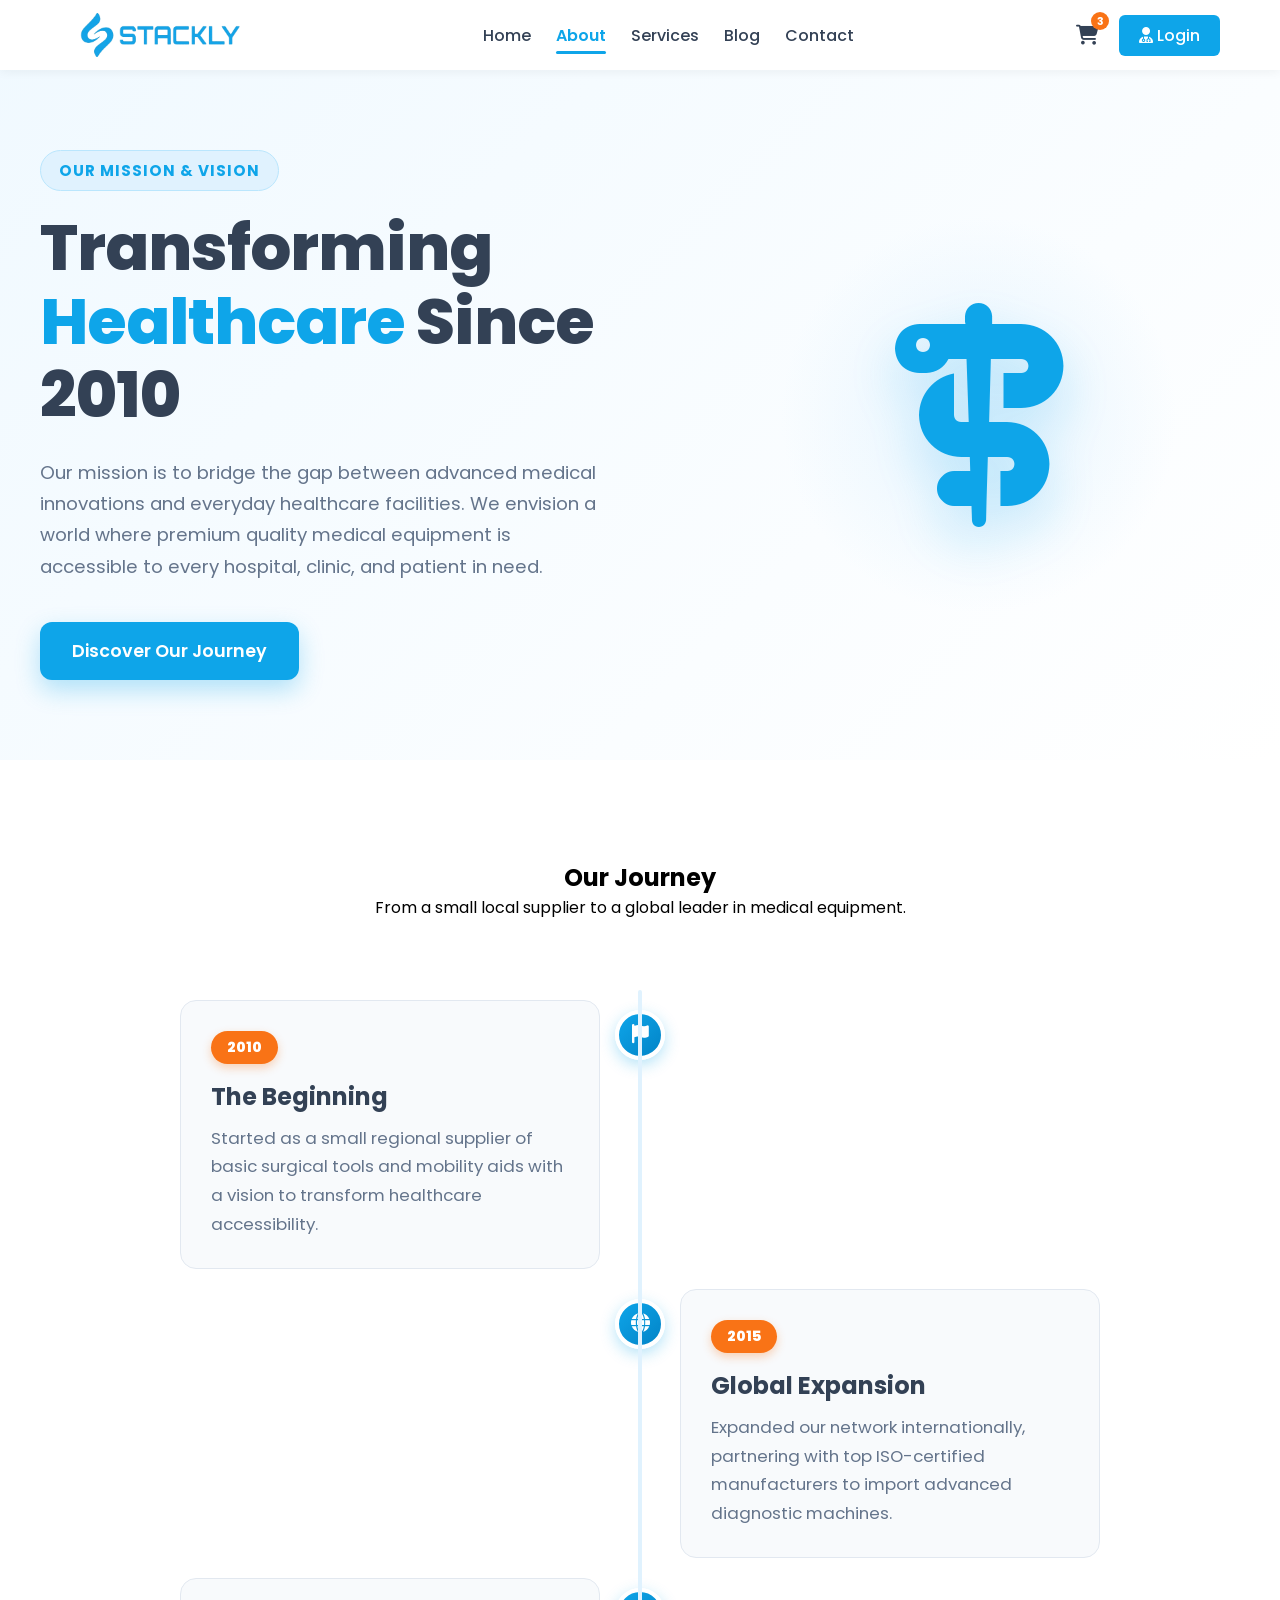
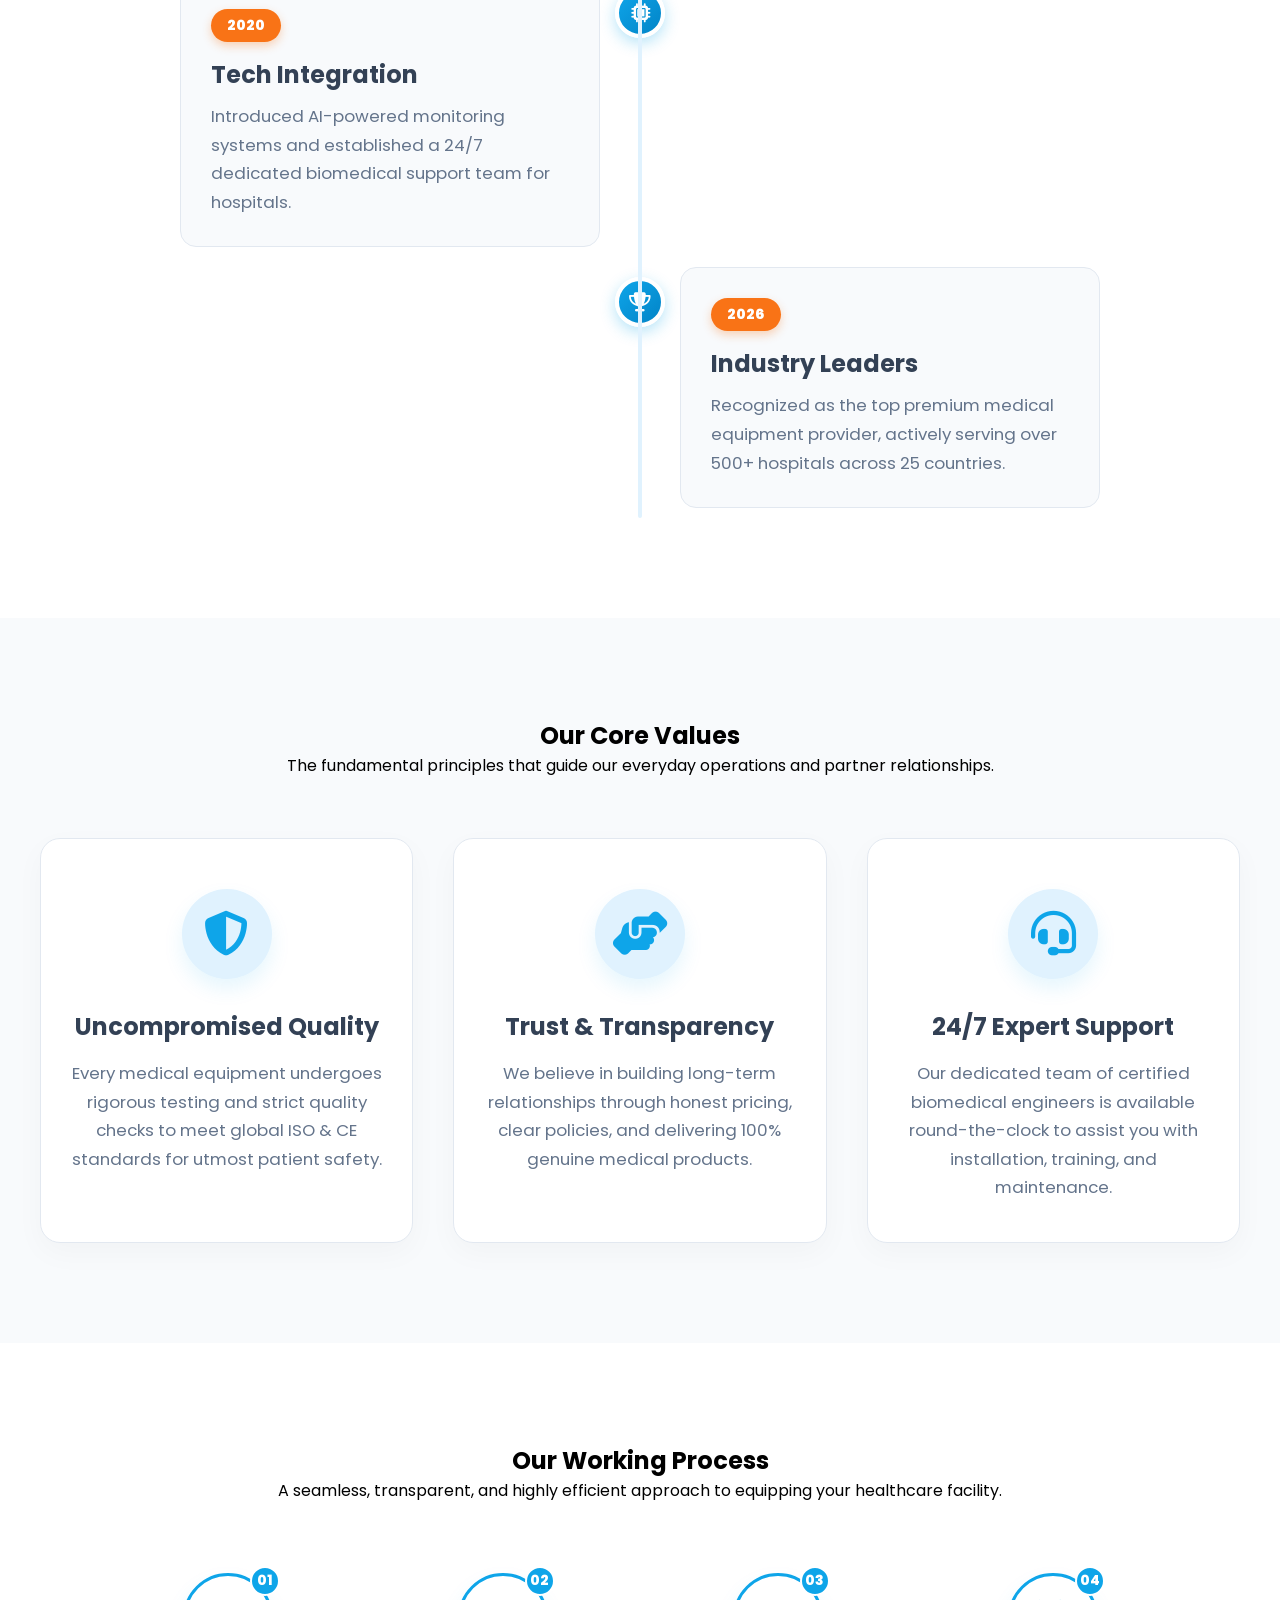
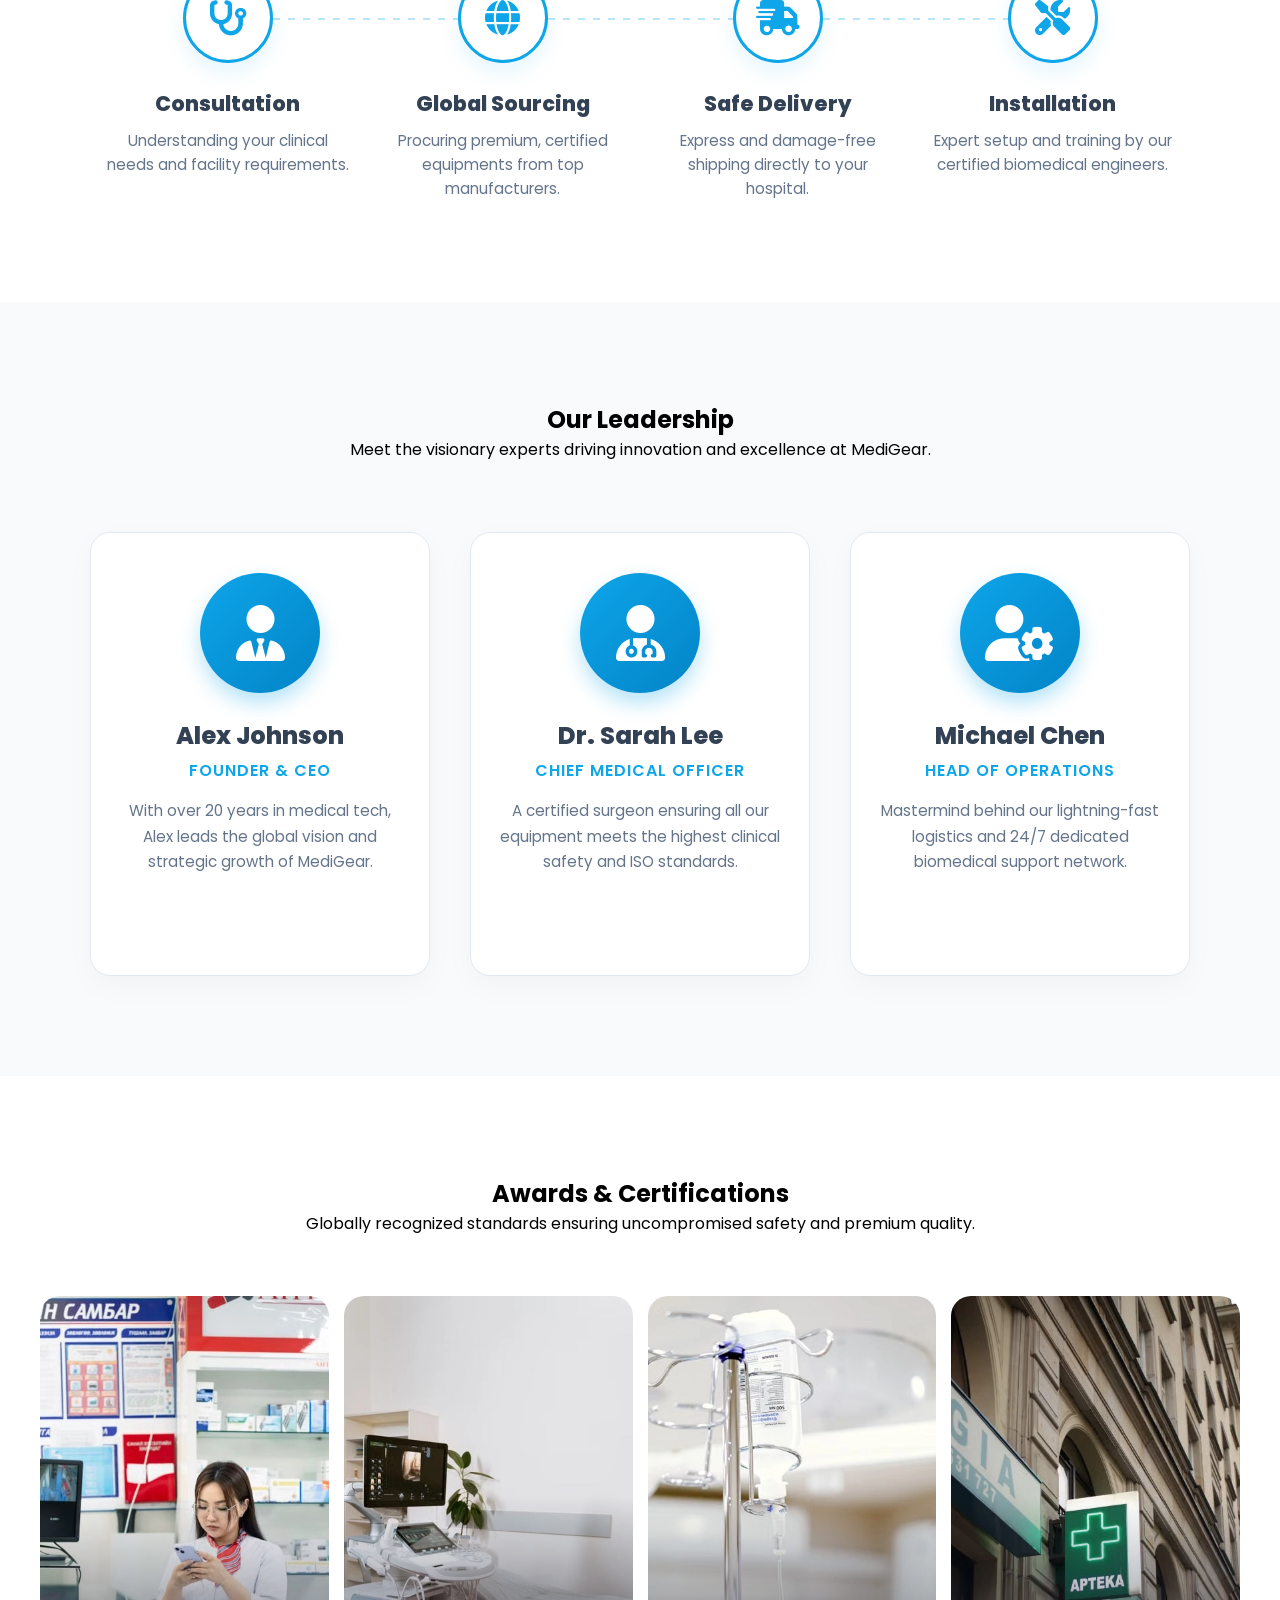
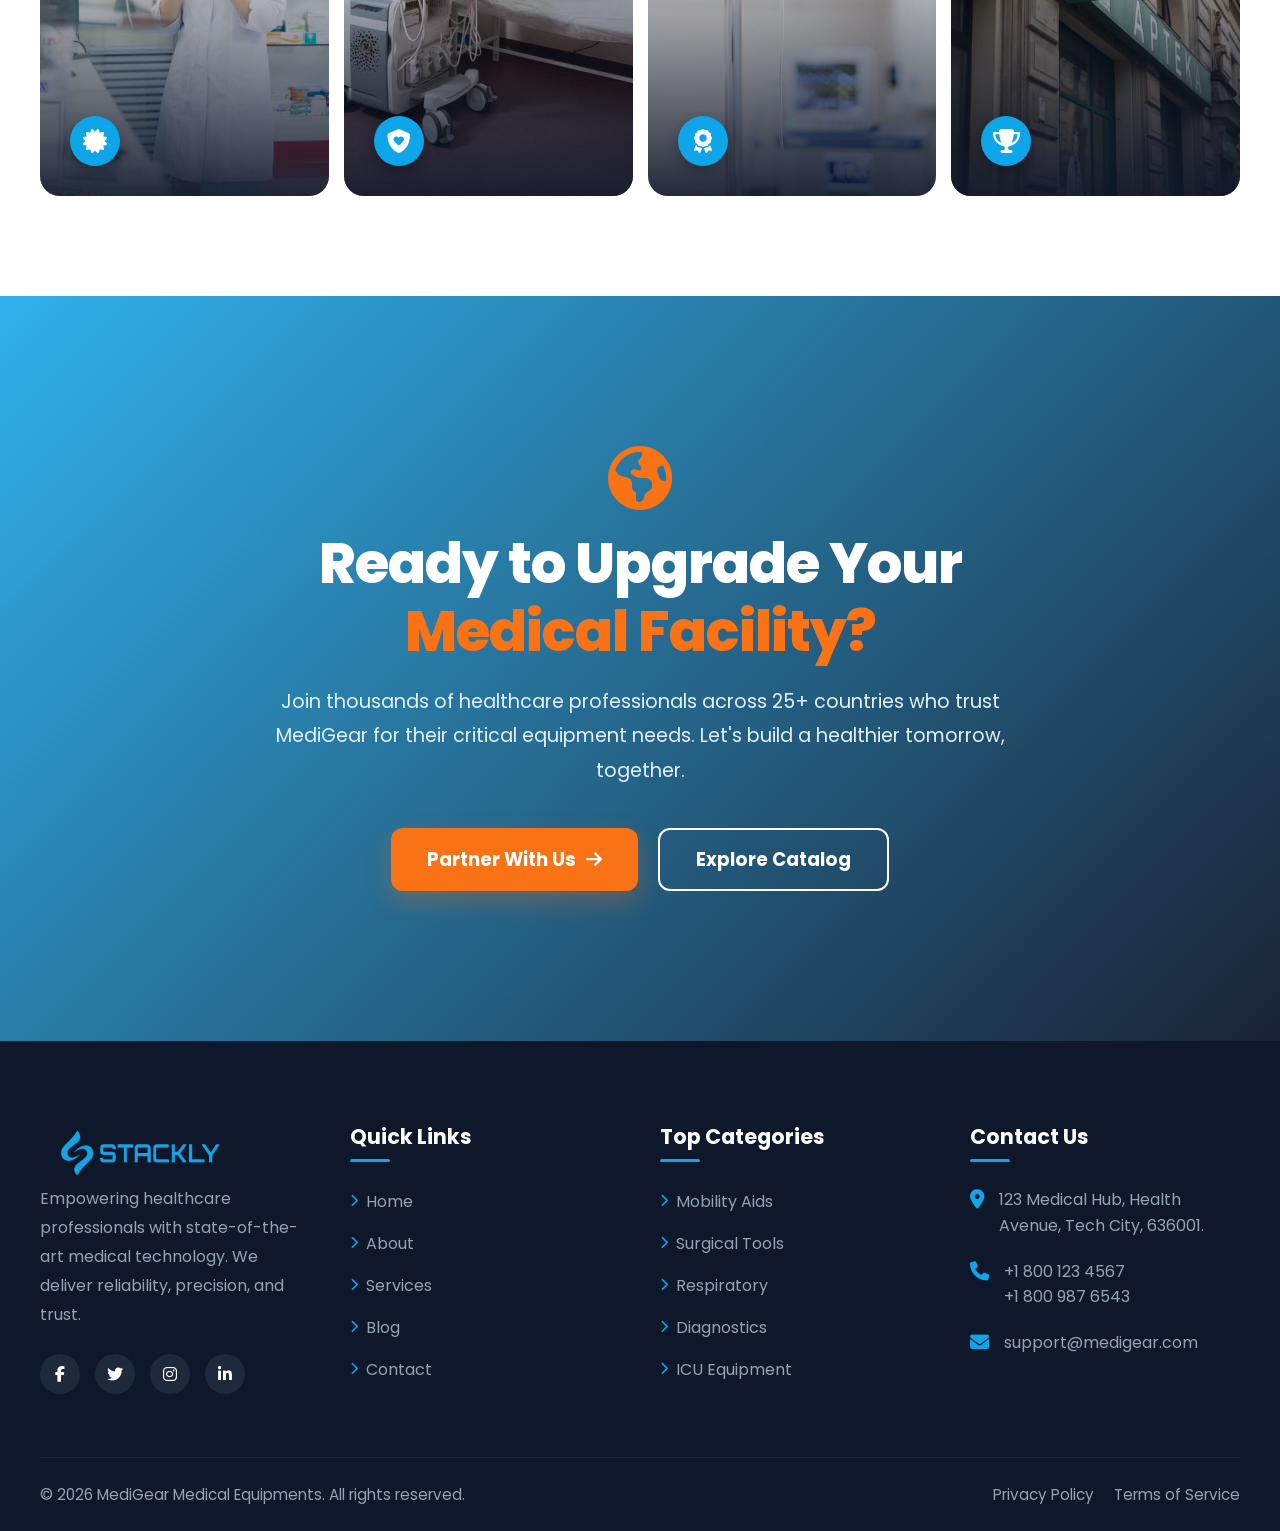
==== commit 15e9c3eb: "Medical Equipment" ====
--- a/about.html
+++ b/about.html
@@ -30,7 +30,7 @@
             </nav>
              
             <div class="nav-actions">
-                <a href="#cart" class="cart-icon">
+                <a href="404.html" class="cart-icon">
                     <i class="fa-solid fa-cart-shopping"></i>
                     <span class="cart-count">3</span>
                 </a>
@@ -44,11 +44,11 @@
         </div>
 
         <div class="mobile-menu" id="mobile-menu">
-            <a href="index.html" class="nav-active"><i class="fa-solid fa-house"></i> Home</a>  
-            <a href="about.html"><i class="fa-solid fa-circle-info"></i> About</a>
-            <a href="services.html"><i class="fa-solid fa-stethoscope"></i> Services</a>
-            <a href="blog.html"><i class="fa-solid fa-blog"></i> Blog</a>
-            <a href="contact.html"><i class="fa-solid fa-headset"></i> Contact</a>
+            <a href="index.html" ></i> Home</a>  
+            <a href="about.html" class="nav-active"> About</a>
+            <a href="services.html"> Services</a>
+            <a href="blog.html"></i> Blog</a>
+            <a href="contact.html"></i> Contact</a>
             <a href="login.html" class="mobile-login-btn"><i class="fa-solid fa-right-to-bracket"></i> Login</a>
         </div>
     </header>
@@ -65,8 +65,7 @@
                     healthcare facilities. We envision a world where premium quality medical equipment is accessible to
                     every hospital, clinic, and patient in need.</p>
                 <div class="hero-btn-group gsap-fade">
-                    <a href="404.html" class="btn-primary">Discover Our Journey <i
-                            class="fa-solid fa-arrow-down"></i></a>
+                    <a href="404.html" class="btn-primary">Discover Our Journey</a>
                 </div>
             </div>
 
--- a/Medical.css
+++ b/Medical.css
@@ -153,6 +153,7 @@
     border-top: 1px solid #f1f5f9;
     padding: 10px 20px 20px;
     box-shadow: 0 4px 6px rgba(0, 0, 0, 0.05);
+    height: 100vh;
 }
 
 .mobile-menu a {
